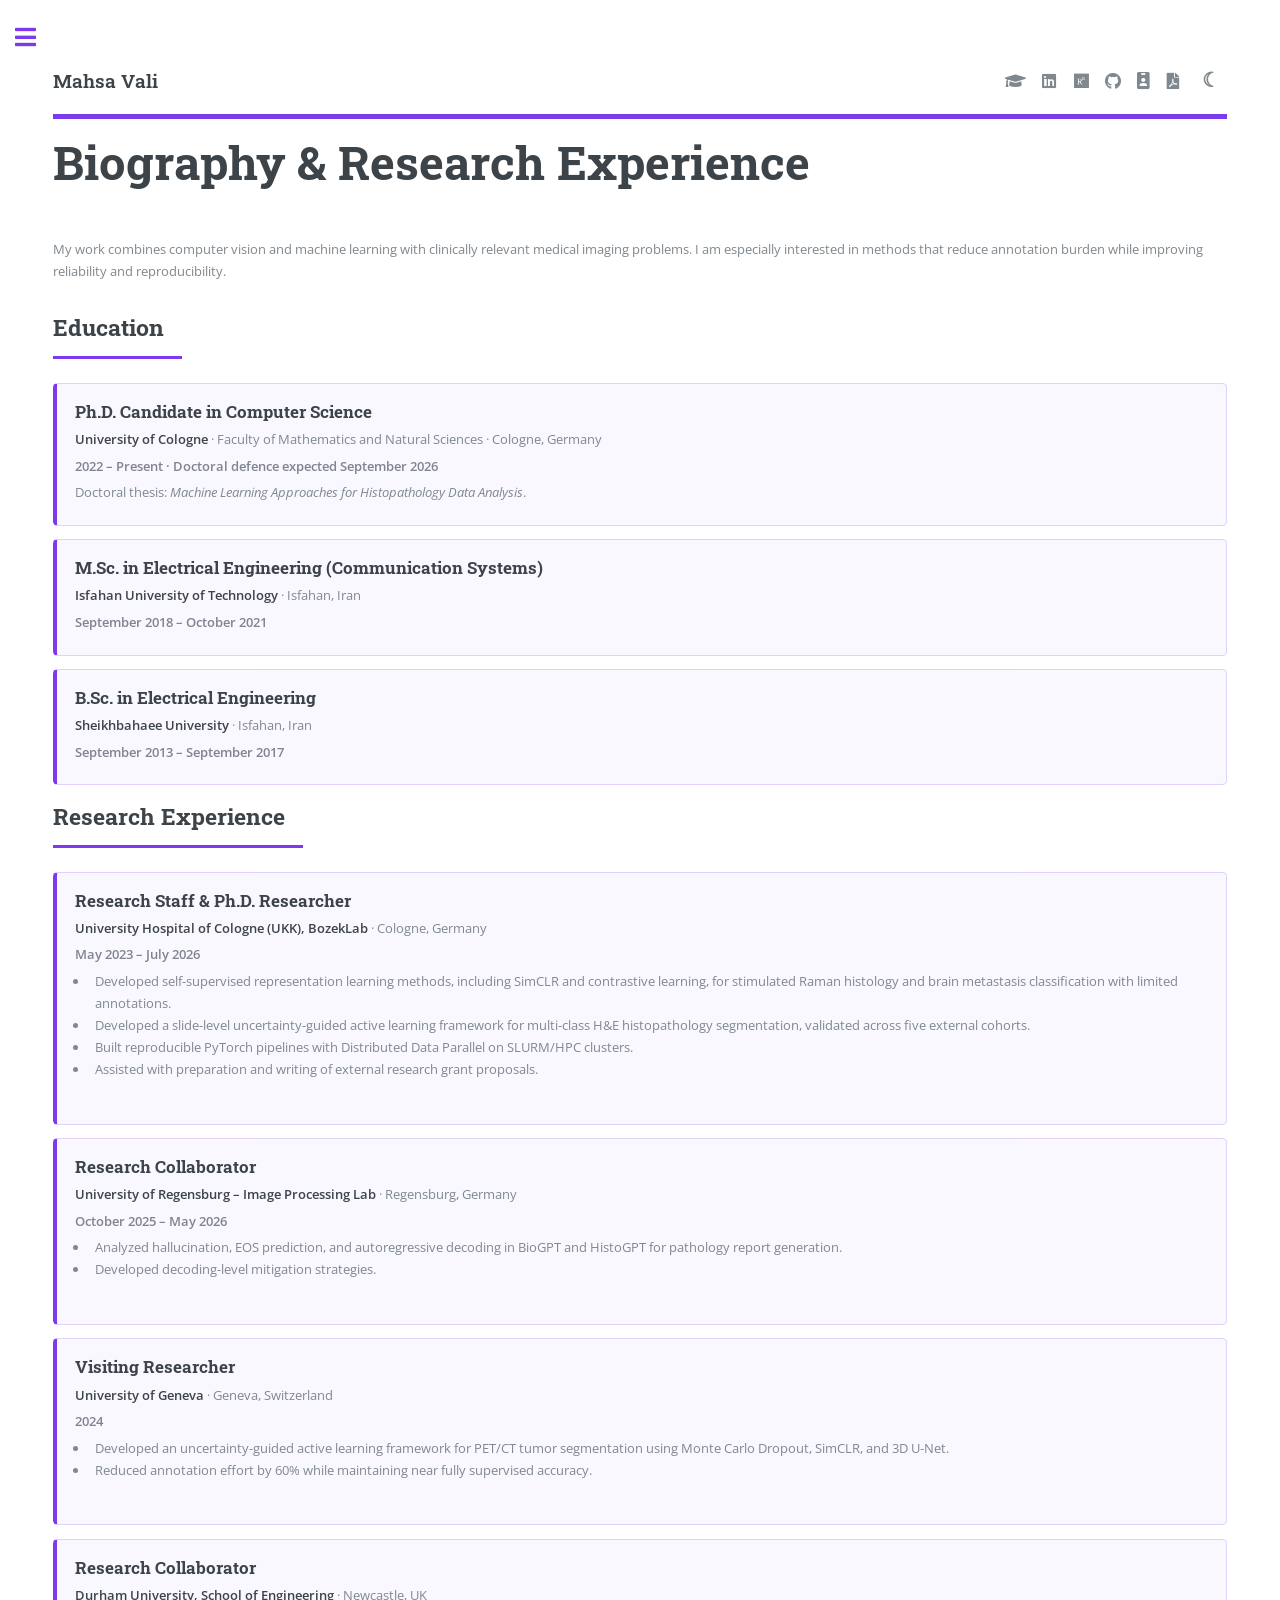
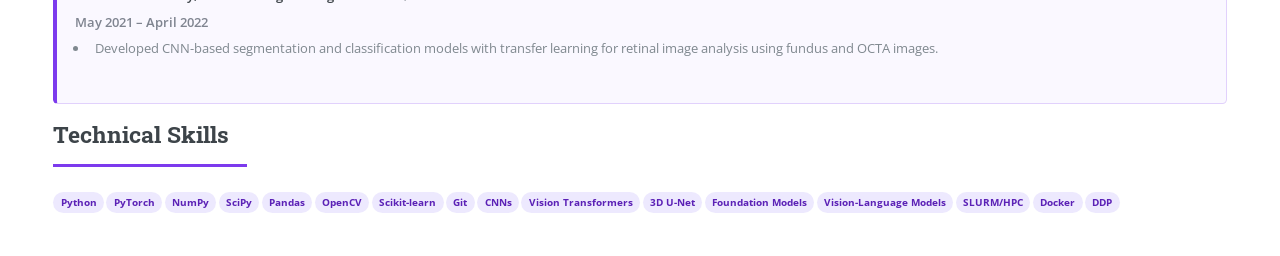
==== biography.html @ 554a62c2 "Add files via upload" ====
<!DOCTYPE HTML>
<!-- Editorial by HTML5 UP | html5up.net | CCA 3.0 license -->
<html><head>
<title>Mahsa Vali - Biography & Experience</title>
<meta charset="utf-8" />
<meta name="viewport" content="width=device-width, initial-scale=1, user-scalable=no" />
<meta name="description" content="Education, research experience, and technical profile of Mahsa Vali." />
<meta name="keywords" content="Mahsa Vali, medical AI, medical image analysis, computational pathology, active learning, self-supervised learning, uncertainty quantification" />
<meta name="author" content="Mahsa Vali" />
<meta property="og:title" content="Mahsa Vali - Biography & Experience" />
<meta property="og:type" content="website" />
<meta property="og:url" content="https://mahsavali.github.io/" />
<meta property="og:description" content="Education, research experience, and technical profile of Mahsa Vali." />
<meta property="og:image" content="https://mahsavali.github.io/images/mahsa-vali.jpg" />
<link rel="icon" type="image/png" sizes="32x32" href="images/favicons/Web/home-32.png" />
<link rel="stylesheet" href="assets/css/main.css" />
</head><body class="is-preload"><div id="wrapper"><div id="main"><div class="inner"><header id="header"><a href="index.html" class="logo"><h3><strong>Mahsa Vali</strong></h3></a>
<ul class="icons">
  <li><a href="https://scholar.google.com/citations?user=18wPZBQAAAAJ&amp;hl=en" target="_blank" rel="noopener" class="icon solid fa-graduation-cap" title="Google Scholar"><span class="label">Google Scholar</span></a></li>
  <li><a href="https://www.linkedin.com/in/mahsa-vali-8351ba172/" target="_blank" rel="noopener" class="icon brands fa-linkedin" title="LinkedIn"><span class="label">LinkedIn</span></a></li>
  <li><a href="https://www.researchgate.net/profile/Mahsa-Vali" target="_blank" rel="noopener" class="icon brands fa-researchgate" title="ResearchGate"><span class="label">ResearchGate</span></a></li>
  <li><a href="https://github.com/mahsavali" target="_blank" rel="noopener" class="icon brands fa-github" title="GitHub"><span class="label">GitHub</span></a></li>
  <li><a href="https://orcid.org/0000-0002-8443-7749" target="_blank" rel="noopener" class="icon solid fa-id-badge" title="ORCID"><span class="label">ORCID</span></a></li>
  <li><a href="files/Mahsa_Vali_CV.pdf" target="_blank" class="icon solid fa-file-pdf" title="CV"><span class="label">CV</span></a></li>
  <li><button id="theme-toggle" class="theme-toggle" aria-label="Switch theme" title="Light/Dark mode">☾</button></li>
</ul></header>
<section><header class="main"><h1>Biography &amp; Research Experience</h1></header>
<p>My work combines computer vision and machine learning with clinically relevant medical imaging problems. I am especially interested in methods that reduce annotation burden while improving reliability and reproducibility.</p>
<header class="major"><h2>Education</h2></header>
<div class="activity"><h3>Ph.D. Candidate in Computer Science</h3><p><strong>University of Cologne</strong> · Faculty of Mathematics and Natural Sciences · Cologne, Germany</p><p class="timeline-date">2022 – Present · Doctoral defence expected September 2026</p><p>Doctoral thesis: <em>Machine Learning Approaches for Histopathology Data Analysis</em>.</p></div>
<div class="activity"><h3>M.Sc. in Electrical Engineering (Communication Systems)</h3><p><strong>Isfahan University of Technology</strong> · Isfahan, Iran</p><p class="timeline-date">September 2018 – October 2021</p></div>
<div class="activity"><h3>B.Sc. in Electrical Engineering</h3><p><strong>Sheikhbahaee University</strong> · Isfahan, Iran</p><p class="timeline-date">September 2013 – September 2017</p></div>
<header class="major"><h2>Research Experience</h2></header>
<div class="activity"><h3>Research Staff &amp; Ph.D. Researcher</h3><p><strong>University Hospital of Cologne (UKK), BozekLab</strong> · Cologne, Germany</p><p class="timeline-date">May 2023 – July 2026</p><ul><li>Developed self-supervised representation learning methods, including SimCLR and contrastive learning, for stimulated Raman histology and brain metastasis classification with limited annotations.</li><li>Developed a slide-level uncertainty-guided active learning framework for multi-class H&amp;E histopathology segmentation, validated across five external cohorts.</li><li>Built reproducible PyTorch pipelines with Distributed Data Parallel on SLURM/HPC clusters.</li><li>Assisted with preparation and writing of external research grant proposals.</li></ul></div>
<div class="activity"><h3>Research Collaborator</h3><p><strong>University of Regensburg – Image Processing Lab</strong> · Regensburg, Germany</p><p class="timeline-date">October 2025 – May 2026</p><ul><li>Analyzed hallucination, EOS prediction, and autoregressive decoding in BioGPT and HistoGPT for pathology report generation.</li><li>Developed decoding-level mitigation strategies.</li></ul></div>
<div class="activity"><h3>Visiting Researcher</h3><p><strong>University of Geneva</strong> · Geneva, Switzerland</p><p class="timeline-date">2024</p><ul><li>Developed an uncertainty-guided active learning framework for PET/CT tumor segmentation using Monte Carlo Dropout, SimCLR, and 3D U-Net.</li><li>Reduced annotation effort by 60% while maintaining near fully supervised accuracy.</li></ul></div>
<div class="activity"><h3>Research Collaborator</h3><p><strong>Durham University, School of Engineering</strong> · Newcastle, UK</p><p class="timeline-date">May 2021 – April 2022</p><ul><li>Developed CNN-based segmentation and classification models with transfer learning for retinal image analysis using fundus and OCTA images.</li></ul></div>
<header class="major"><h2>Technical Skills</h2></header>
<p><span class="badge">Python</span><span class="badge">PyTorch</span><span class="badge">NumPy</span><span class="badge">SciPy</span><span class="badge">Pandas</span><span class="badge">OpenCV</span><span class="badge">Scikit-learn</span><span class="badge">Git</span><span class="badge">CNNs</span><span class="badge">Vision Transformers</span><span class="badge">3D U-Net</span><span class="badge">Foundation Models</span><span class="badge">Vision-Language Models</span><span class="badge">SLURM/HPC</span><span class="badge">Docker</span><span class="badge">DDP</span></p>
</section></div></div>
<div id="sidebar"><div class="inner">

<nav id="menu">
  <header class="major"><h2>Menu</h2></header>
  <ul>
    <li><a href="index.html">Home</a></li>
    <li><a href="biography.html">Biography &amp; Experience</a></li>
    <li><a href="publications.html">Publications</a></li>
    <li><a href="projects.html">Research Projects</a></li>
    <li><a href="teaching.html">Teaching</a></li>
    <li><a href="presentations.html">Talks &amp; Scientific Activities</a></li>
  </ul>
</nav>
<section>
  <header class="major"><h2>Get in touch</h2></header>
  <ul class="contact">
    <li class="icon solid fa-envelope"><a href="mailto:mahsavali14@gmail.com">mahsavali14@gmail.com</a></li>
    <li class="icon solid fa-map-marker-alt">Cologne, Germany</li>
  </ul>
</section>
<footer id="footer"><p class="copyright">&copy; Mahsa Vali. Design based on <a href="https://html5up.net/editorial" target="_blank" rel="noopener">Editorial by HTML5 UP</a>.</p></footer>
</div></div></div>
<script src="assets/js/jquery.min.js"></script>
<script src="assets/js/browser.min.js"></script>
<script src="assets/js/breakpoints.min.js"></script>
<script src="assets/js/util.js"></script>
<script src="assets/js/main.js"></script></body></html>
---- assets/css/main.css ----
@import url(fontawesome-all.min.css);
@import url("https://fonts.googleapis.com/css?family=Open+Sans:400,600,400italic,600italic|Roboto+Slab:400,700");
/*
	Editorial by HTML5 UP
	html5up.net | @ajlkn
	Free for personal and commercial use under the CCA 3.0 license (html5up.net/license)
*/
html, body, div, span, applet, object,
iframe, h1, h2, h3, h4, h5, h6, p, blockquote,
pre, a, abbr, acronym, address, big, cite,
code, del, dfn, em, img, ins, kbd, q, s, samp,
small, strike, strong, sub, sup, tt, var, b,
u, i, center, dl, dt, dd, ol, ul, li, fieldset,
form, label, legend, table, caption, tbody,
tfoot, thead, tr, th, td, article, aside,
canvas, details, embed, figure, figcaption,
footer, header, hgroup, menu, nav, output, ruby,
section, summary, time, mark, audio, video {
  margin: 0;
  padding: 0;
  border: 0;
  font-size: 100%;
  font: inherit;
  vertical-align: baseline; }

article, aside, details, figcaption, figure,
footer, header, hgroup, menu, nav, section {
  display: block; }

body {
  line-height: 1; }

ol, ul {
  list-style: none; }

blockquote, q {
  quotes: none; }
  blockquote:before, blockquote:after, q:before, q:after {
    content: '';
    content: none; }

table {
  border-collapse: collapse;
  border-spacing: 0; }

body {
  -webkit-text-size-adjust: none; }

mark {
  background-color: transparent;
  color: inherit; }

input::-moz-focus-inner {
  border: 0;
  padding: 0; }

input, select, textarea {
  -moz-appearance: none;
  -webkit-appearance: none;
  -ms-appearance: none;
  appearance: none; }

/* Basic */
@-ms-viewport {
  width: device-width; }

body {
  -ms-overflow-style: scrollbar; }

@media screen and (max-width: 480px) {
  html, body {
    min-width: 320px; } }

html {
  box-sizing: border-box; }

*, *:before, *:after {
  box-sizing: inherit; }

body {
  background: #ffffff; }
  body.is-preload *, body.is-preload *:before, body.is-preload *:after, body.is-resizing *, body.is-resizing *:before, body.is-resizing *:after {
    -moz-animation: none !important;
    -webkit-animation: none !important;
    -ms-animation: none !important;
    animation: none !important;
    -moz-transition: none !important;
    -webkit-transition: none !important;
    -ms-transition: none !important;
    transition: none !important; }

/* Type */
body, input, select, textarea {
  color: #7f888f;
  font-family: "Open Sans", sans-serif;
  font-size: 13pt;
  font-weight: 400;
  line-height: 1.65; }
  @media screen and (max-width: 1680px) {
    body, input, select, textarea {
      font-size: 11pt; } }
  @media screen and (max-width: 1280px) {
    body, input, select, textarea {
      font-size: 10pt; } }
  @media screen and (max-width: 360px) {
    body, input, select, textarea {
      font-size: 9pt; } }

a {
  -moz-transition: color 0.2s ease-in-out, border-bottom-color 0.2s ease-in-out;
  -webkit-transition: color 0.2s ease-in-out, border-bottom-color 0.2s ease-in-out;
  -ms-transition: color 0.2s ease-in-out, border-bottom-color 0.2s ease-in-out;
  transition: color 0.2s ease-in-out, border-bottom-color 0.2s ease-in-out;
  border-bottom: dotted 1px;
  color: #f56a6a;
  text-decoration: none; }
  a:hover {
    border-bottom-color: #f56a6a;
    color: #f56a6a !important; }
    a:hover strong {
      color: inherit; }

strong, b {
  color: #3d4449;
  font-weight: 600; }

em, i {
  font-style: italic; }

p {
  margin: 0 0 2em 0; }

h1, h2, h3, h4, h5, h6 {
  color: #3d4449;
  font-family: "Roboto Slab", serif;
  font-weight: 700;
  line-height: 1.5;
  margin: 0 0 1em 0; }
  h1 a, h2 a, h3 a, h4 a, h5 a, h6 a {
    color: inherit;
    text-decoration: none;
    border-bottom: 0; }

h1 {
  font-size: 4em;
  margin: 0 0 0.5em 0;
  line-height: 1.3; }

h2 {
  font-size: 1.75em; }

h3 {
  font-size: 1.25em; }

h4 {
  font-size: 1.1em; }

h5 {
  font-size: 0.9em; }

h6 {
  font-size: 0.7em; }

@media screen and (max-width: 1680px) {
  h1 {
    font-size: 3.5em; } }

@media screen and (max-width: 980px) {
  h1 {
    font-size: 3.25em; } }

@media screen and (max-width: 736px) {
  h1 {
    font-size: 2em;
    line-height: 1.4; }
  h2 {
    font-size: 1.5em; } }

sub {
  font-size: 0.8em;
  position: relative;
  top: 0.5em; }

sup {
  font-size: 0.8em;
  position: relative;
  top: -0.5em; }

blockquote {
  border-left: solid 3px rgba(210, 215, 217, 0.75);
  font-style: italic;
  margin: 0 0 2em 0;
  padding: 0.5em 0 0.5em 2em; }

code {
  background: rgba(230, 235, 237, 0.25);
  border-radius: 0.375em;
  border: solid 1px rgba(210, 215, 217, 0.75);
  font-family: "Courier New", monospace;
  font-size: 0.9em;
  margin: 0 0.25em;
  padding: 0.25em 0.65em; }

pre {
  -webkit-overflow-scrolling: touch;
  font-family: "Courier New", monospace;
  font-size: 0.9em;
  margin: 0 0 2em 0; }
  pre code {
    display: block;
    line-height: 1.75;
    padding: 1em 1.5em;
    overflow-x: auto; }

hr {
  border: 0;
  border-bottom: solid 1px rgba(210, 215, 217, 0.75);
  margin: 2em 0; }
  hr.major {
    margin: 3em 0; }

.align-left {
  text-align: left; }

.align-center {
  text-align: center; }

.align-right {
  text-align: right; }

/* Row */
.row {
  display: flex;
  flex-wrap: wrap;
  box-sizing: border-box;
  align-items: stretch; }
  .row > * {
    box-sizing: border-box; }
  .row.gtr-uniform > * > :last-child {
    margin-bottom: 0; }
  .row.aln-left {
    justify-content: flex-start; }
  .row.aln-center {
    justify-content: center; }
  .row.aln-right {
    justify-content: flex-end; }
  .row.aln-top {
    align-items: flex-start; }
  .row.aln-middle {
    align-items: center; }
  .row.aln-bottom {
    align-items: flex-end; }
  .row > .imp {
    order: -1; }
  .row > .col-1 {
    width: 8.33333%; }
  .row > .off-1 {
    margin-left: 8.33333%; }
  .row > .col-2 {
    width: 16.66667%; }
  .row > .off-2 {
    margin-left: 16.66667%; }
  .row > .col-3 {
    width: 25%; }
  .row > .off-3 {
    margin-left: 25%; }
  .row > .col-4 {
    width: 33.33333%; }
  .row > .off-4 {
    margin-left: 33.33333%; }
  .row > .col-5 {
    width: 41.66667%; }
  .row > .off-5 {
    margin-left: 41.66667%; }
  .row > .col-6 {
    width: 50%; }
  .row > .off-6 {
    margin-left: 50%; }
  .row > .col-7 {
    width: 58.33333%; }
  .row > .off-7 {
    margin-left: 58.33333%; }
  .row > .col-8 {
    width: 66.66667%; }
  .row > .off-8 {
    margin-left: 66.66667%; }
  .row > .col-9 {
    width: 75%; }
  .row > .off-9 {
    margin-left: 75%; }
  .row > .col-10 {
    width: 83.33333%; }
  .row > .off-10 {
    margin-left: 83.33333%; }
  .row > .col-11 {
    width: 91.66667%; }
  .row > .off-11 {
    margin-left: 91.66667%; }
  .row > .col-12 {
    width: 100%; }
  .row > .off-12 {
    margin-left: 100%; }
  .row.gtr-0 {
    margin-top: 0;
    margin-left: 0em; }
    .row.gtr-0 > * {
      padding: 0 0 0 0em; }
    .row.gtr-0.gtr-uniform {
      margin-top: 0em; }
      .row.gtr-0.gtr-uniform > * {
        padding-top: 0em; }
  .row.gtr-25 {
    margin-top: 0;
    margin-left: -0.375em; }
    .row.gtr-25 > * {
      padding: 0 0 0 0.375em; }
    .row.gtr-25.gtr-uniform {
      margin-top: -0.375em; }
      .row.gtr-25.gtr-uniform > * {
        padding-top: 0.375em; }
  .row.gtr-50 {
    margin-top: 0;
    margin-left: -0.75em; }
    .row.gtr-50 > * {
      padding: 0 0 0 0.75em; }
    .row.gtr-50.gtr-uniform {
      margin-top: -0.75em; }
      .row.gtr-50.gtr-uniform > * {
        padding-top: 0.75em; }
  .row {
    margin-top: 0;
    margin-left: -1.5em; }
    .row > * {
      padding: 0 0 0 1.5em; }
    .row.gtr-uniform {
      margin-top: -1.5em; }
      .row.gtr-uniform > * {
        padding-top: 1.5em; }
  .row.gtr-150 {
    margin-top: 0;
    margin-left: -2.25em; }
    .row.gtr-150 > * {
      padding: 0 0 0 2.25em; }
    .row.gtr-150.gtr-uniform {
      margin-top: -2.25em; }
      .row.gtr-150.gtr-uniform > * {
        padding-top: 2.25em; }
  .row.gtr-200 {
    margin-top: 0;
    margin-left: -3em; }
    .row.gtr-200 > * {
      padding: 0 0 0 3em; }
    .row.gtr-200.gtr-uniform {
      margin-top: -3em; }
      .row.gtr-200.gtr-uniform > * {
        padding-top: 3em; }
  @media screen and (max-width: 1680px) {
    .row {
      display: flex;
      flex-wrap: wrap;
      box-sizing: border-box;
      align-items: stretch; }
      .row > * {
        box-sizing: border-box; }
      .row.gtr-uniform > * > :last-child {
        margin-bottom: 0; }
      .row.aln-left {
        justify-content: flex-start; }
      .row.aln-center {
        justify-content: center; }
      .row.aln-right {
        justify-content: flex-end; }
      .row.aln-top {
        align-items: flex-start; }
      .row.aln-middle {
        align-items: center; }
      .row.aln-bottom {
        align-items: flex-end; }
      .row > .imp-xlarge {
        order: -1; }
      .row > .col-1-xlarge {
        width: 8.33333%; }
      .row > .off-1-xlarge {
        margin-left: 8.33333%; }
      .row > .col-2-xlarge {
        width: 16.66667%; }
      .row > .off-2-xlarge {
        margin-left: 16.66667%; }
      .row > .col-3-xlarge {
        width: 25%; }
      .row > .off-3-xlarge {
        margin-left: 25%; }
      .row > .col-4-xlarge {
        width: 33.33333%; }
      .row > .off-4-xlarge {
        margin-left: 33.33333%; }
      .row > .col-5-xlarge {
        width: 41.66667%; }
      .row > .off-5-xlarge {
        margin-left: 41.66667%; }
      .row > .col-6-xlarge {
        width: 50%; }
      .row > .off-6-xlarge {
        margin-left: 50%; }
      .row > .col-7-xlarge {
        width: 58.33333%; }
      .row > .off-7-xlarge {
        margin-left: 58.33333%; }
      .row > .col-8-xlarge {
        width: 66.66667%; }
      .row > .off-8-xlarge {
        margin-left: 66.66667%; }
      .row > .col-9-xlarge {
        width: 75%; }
      .row > .off-9-xlarge {
        margin-left: 75%; }
      .row > .col-10-xlarge {
        width: 83.33333%; }
      .row > .off-10-xlarge {
        margin-left: 83.33333%; }
      .row > .col-11-xlarge {
        width: 91.66667%; }
      .row > .off-11-xlarge {
        margin-left: 91.66667%; }
      .row > .col-12-xlarge {
        width: 100%; }
      .row > .off-12-xlarge {
        margin-left: 100%; }
      .row.gtr-0 {
        margin-top: 0;
        margin-left: 0em; }
        .row.gtr-0 > * {
          padding: 0 0 0 0em; }
        .row.gtr-0.gtr-uniform {
          margin-top: 0em; }
          .row.gtr-0.gtr-uniform > * {
            padding-top: 0em; }
      .row.gtr-25 {
        margin-top: 0;
        margin-left: -0.375em; }
        .row.gtr-25 > * {
          padding: 0 0 0 0.375em; }
        .row.gtr-25.gtr-uniform {
          margin-top: -0.375em; }
          .row.gtr-25.gtr-uniform > * {
            padding-top: 0.375em; }
      .row.gtr-50 {
        margin-top: 0;
        margin-left: -0.75em; }
        .row.gtr-50 > * {
          padding: 0 0 0 0.75em; }
        .row.gtr-50.gtr-uniform {
          margin-top: -0.75em; }
          .row.gtr-50.gtr-uniform > * {
            padding-top: 0.75em; }
      .row {
        margin-top: 0;
        margin-left: -1.5em; }
        .row > * {
          padding: 0 0 0 1.5em; }
        .row.gtr-uniform {
          margin-top: -1.5em; }
          .row.gtr-uniform > * {
            padding-top: 1.5em; }
      .row.gtr-150 {
        margin-top: 0;
        margin-left: -2.25em; }
        .row.gtr-150 > * {
          padding: 0 0 0 2.25em; }
        .row.gtr-150.gtr-uniform {
          margin-top: -2.25em; }
          .row.gtr-150.gtr-uniform > * {
            padding-top: 2.25em; }
      .row.gtr-200 {
        margin-top: 0;
        margin-left: -3em; }
        .row.gtr-200 > * {
          padding: 0 0 0 3em; }
        .row.gtr-200.gtr-uniform {
          margin-top: -3em; }
          .row.gtr-200.gtr-uniform > * {
            padding-top: 3em; } }
  @media screen and (max-width: 1280px) {
    .row {
      display: flex;
      flex-wrap: wrap;
      box-sizing: border-box;
      align-items: stretch; }
      .row > * {
        box-sizing: border-box; }
      .row.gtr-uniform > * > :last-child {
        margin-bottom: 0; }
      .row.aln-left {
        justify-content: flex-start; }
      .row.aln-center {
        justify-content: center; }
      .row.aln-right {
        justify-content: flex-end; }
      .row.aln-top {
        align-items: flex-start; }
      .row.aln-middle {
        align-items: center; }
      .row.aln-bottom {
        align-items: flex-end; }
      .row > .imp-large {
        order: -1; }
      .row > .col-1-large {
        width: 8.33333%; }
      .row > .off-1-large {
        margin-left: 8.33333%; }
      .row > .col-2-large {
        width: 16.66667%; }
      .row > .off-2-large {
        margin-left: 16.66667%; }
      .row > .col-3-large {
        width: 25%; }
      .row > .off-3-large {
        margin-left: 25%; }
      .row > .col-4-large {
        width: 33.33333%; }
      .row > .off-4-large {
        margin-left: 33.33333%; }
      .row > .col-5-large {
        width: 41.66667%; }
      .row > .off-5-large {
        margin-left: 41.66667%; }
      .row > .col-6-large {
        width: 50%; }
      .row > .off-6-large {
        margin-left: 50%; }
      .row > .col-7-large {
        width: 58.33333%; }
      .row > .off-7-large {
        margin-left: 58.33333%; }
      .row > .col-8-large {
        width: 66.66667%; }
      .row > .off-8-large {
        margin-left: 66.66667%; }
      .row > .col-9-large {
        width: 75%; }
      .row > .off-9-large {
        margin-left: 75%; }
      .row > .col-10-large {
        width: 83.33333%; }
      .row > .off-10-large {
        margin-left: 83.33333%; }
      .row > .col-11-large {
        width: 91.66667%; }
      .row > .off-11-large {
        margin-left: 91.66667%; }
      .row > .col-12-large {
        width: 100%; }
      .row > .off-12-large {
        margin-left: 100%; }
      .row.gtr-0 {
        margin-top: 0;
        margin-left: 0em; }
        .row.gtr-0 > * {
          padding: 0 0 0 0em; }
        .row.gtr-0.gtr-uniform {
          margin-top: 0em; }
          .row.gtr-0.gtr-uniform > * {
            padding-top: 0em; }
      .row.gtr-25 {
        margin-top: 0;
        margin-left: -0.375em; }
        .row.gtr-25 > * {
          padding: 0 0 0 0.375em; }
        .row.gtr-25.gtr-uniform {
          margin-top: -0.375em; }
          .row.gtr-25.gtr-uniform > * {
            padding-top: 0.375em; }
      .row.gtr-50 {
        margin-top: 0;
        margin-left: -0.75em; }
        .row.gtr-50 > * {
          padding: 0 0 0 0.75em; }
        .row.gtr-50.gtr-uniform {
          margin-top: -0.75em; }
          .row.gtr-50.gtr-uniform > * {
            padding-top: 0.75em; }
      .row {
        margin-top: 0;
        margin-left: -1.5em; }
        .row > * {
          padding: 0 0 0 1.5em; }
        .row.gtr-uniform {
          margin-top: -1.5em; }
          .row.gtr-uniform > * {
            padding-top: 1.5em; }
      .row.gtr-150 {
        margin-top: 0;
        margin-left: -2.25em; }
        .row.gtr-150 > * {
          padding: 0 0 0 2.25em; }
        .row.gtr-150.gtr-uniform {
          margin-top: -2.25em; }
          .row.gtr-150.gtr-uniform > * {
            padding-top: 2.25em; }
      .row.gtr-200 {
        margin-top: 0;
        margin-left: -3em; }
        .row.gtr-200 > * {
          padding: 0 0 0 3em; }
        .row.gtr-200.gtr-uniform {
          margin-top: -3em; }
          .row.gtr-200.gtr-uniform > * {
            padding-top: 3em; } }
  @media screen and (max-width: 980px) {
    .row {
      display: flex;
      flex-wrap: wrap;
      box-sizing: border-box;
      align-items: stretch; }
      .row > * {
        box-sizing: border-box; }
      .row.gtr-uniform > * > :last-child {
        margin-bottom: 0; }
      .row.aln-left {
        justify-content: flex-start; }
      .row.aln-center {
        justify-content: center; }
      .row.aln-right {
        justify-content: flex-end; }
      .row.aln-top {
        align-items: flex-start; }
      .row.aln-middle {
        align-items: center; }
      .row.aln-bottom {
        align-items: flex-end; }
      .row > .imp-medium {
        order: -1; }
      .row > .col-1-medium {
        width: 8.33333%; }
      .row > .off-1-medium {
        margin-left: 8.33333%; }
      .row > .col-2-medium {
        width: 16.66667%; }
      .row > .off-2-medium {
        margin-left: 16.66667%; }
      .row > .col-3-medium {
        width: 25%; }
      .row > .off-3-medium {
        margin-left: 25%; }
      .row > .col-4-medium {
        width: 33.33333%; }
      .row > .off-4-medium {
        margin-left: 33.33333%; }
      .row > .col-5-medium {
        width: 41.66667%; }
      .row > .off-5-medium {
        margin-left: 41.66667%; }
      .row > .col-6-medium {
        width: 50%; }
      .row > .off-6-medium {
        margin-left: 50%; }
      .row > .col-7-medium {
        width: 58.33333%; }
      .row > .off-7-medium {
        margin-left: 58.33333%; }
      .row > .col-8-medium {
        width: 66.66667%; }
      .row > .off-8-medium {
        margin-left: 66.66667%; }
      .row > .col-9-medium {
        width: 75%; }
      .row > .off-9-medium {
        margin-left: 75%; }
      .row > .col-10-medium {
        width: 83.33333%; }
      .row > .off-10-medium {
        margin-left: 83.33333%; }
      .row > .col-11-medium {
        width: 91.66667%; }
      .row > .off-11-medium {
        margin-left: 91.66667%; }
      .row > .col-12-medium {
        width: 100%; }
      .row > .off-12-medium {
        margin-left: 100%; }
      .row.gtr-0 {
        margin-top: 0;
        margin-left: 0em; }
        .row.gtr-0 > * {
          padding: 0 0 0 0em; }
        .row.gtr-0.gtr-uniform {
          margin-top: 0em; }
          .row.gtr-0.gtr-uniform > * {
            padding-top: 0em; }
      .row.gtr-25 {
        margin-top: 0;
        margin-left: -0.375em; }
        .row.gtr-25 > * {
          padding: 0 0 0 0.375em; }
        .row.gtr-25.gtr-uniform {
          margin-top: -0.375em; }
          .row.gtr-25.gtr-uniform > * {
            padding-top: 0.375em; }
      .row.gtr-50 {
        margin-top: 0;
        margin-left: -0.75em; }
        .row.gtr-50 > * {
          padding: 0 0 0 0.75em; }
        .row.gtr-50.gtr-uniform {
          margin-top: -0.75em; }
          .row.gtr-50.gtr-uniform > * {
            padding-top: 0.75em; }
      .row {
        margin-top: 0;
        margin-left: -1.5em; }
        .row > * {
          padding: 0 0 0 1.5em; }
        .row.gtr-uniform {
          margin-top: -1.5em; }
          .row.gtr-uniform > * {
            padding-top: 1.5em; }
      .row.gtr-150 {
        margin-top: 0;
        margin-left: -2.25em; }
        .row.gtr-150 > * {
          padding: 0 0 0 2.25em; }
        .row.gtr-150.gtr-uniform {
          margin-top: -2.25em; }
          .row.gtr-150.gtr-uniform > * {
            padding-top: 2.25em; }
      .row.gtr-200 {
        margin-top: 0;
        margin-left: -3em; }
        .row.gtr-200 > * {
          padding: 0 0 0 3em; }
        .row.gtr-200.gtr-uniform {
          margin-top: -3em; }
          .row.gtr-200.gtr-uniform > * {
            padding-top: 3em; } }
  @media screen and (max-width: 736px) {
    .row {
      display: flex;
      flex-wrap: wrap;
      box-sizing: border-box;
      align-items: stretch; }
      .row > * {
        box-sizing: border-box; }
      .row.gtr-uniform > * > :last-child {
        margin-bottom: 0; }
      .row.aln-left {
        justify-content: flex-start; }
      .row.aln-center {
        justify-content: center; }
      .row.aln-right {
        justify-content: flex-end; }
      .row.aln-top {
        align-items: flex-start; }
      .row.aln-middle {
        align-items: center; }
      .row.aln-bottom {
        align-items: flex-end; }
      .row > .imp-small {
        order: -1; }
      .row > .col-1-small {
        width: 8.33333%; }
      .row > .off-1-small {
        margin-left: 8.33333%; }
      .row > .col-2-small {
        width: 16.66667%; }
      .row > .off-2-small {
        margin-left: 16.66667%; }
      .row > .col-3-small {
        width: 25%; }
      .row > .off-3-small {
        margin-left: 25%; }
      .row > .col-4-small {
        width: 33.33333%; }
      .row > .off-4-small {
        margin-left: 33.33333%; }
      .row > .col-5-small {
        width: 41.66667%; }
      .row > .off-5-small {
        margin-left: 41.66667%; }
      .row > .col-6-small {
        width: 50%; }
      .row > .off-6-small {
        margin-left: 50%; }
      .row > .col-7-small {
        width: 58.33333%; }
      .row > .off-7-small {
        margin-left: 58.33333%; }
      .row > .col-8-small {
        width: 66.66667%; }
      .row > .off-8-small {
        margin-left: 66.66667%; }
      .row > .col-9-small {
        width: 75%; }
      .row > .off-9-small {
        margin-left: 75%; }
      .row > .col-10-small {
        width: 83.33333%; }
      .row > .off-10-small {
        margin-left: 83.33333%; }
      .row > .col-11-small {
        width: 91.66667%; }
      .row > .off-11-small {
        margin-left: 91.66667%; }
      .row > .col-12-small {
        width: 100%; }
      .row > .off-12-small {
        margin-left: 100%; }
      .row.gtr-0 {
        margin-top: 0;
        margin-left: 0em; }
        .row.gtr-0 > * {
          padding: 0 0 0 0em; }
        .row.gtr-0.gtr-uniform {
          margin-top: 0em; }
          .row.gtr-0.gtr-uniform > * {
            padding-top: 0em; }
      .row.gtr-25 {
        margin-top: 0;
        margin-left: -0.375em; }
        .row.gtr-25 > * {
          padding: 0 0 0 0.375em; }
        .row.gtr-25.gtr-uniform {
          margin-top: -0.375em; }
          .row.gtr-25.gtr-uniform > * {
            padding-top: 0.375em; }
      .row.gtr-50 {
        margin-top: 0;
        margin-left: -0.75em; }
        .row.gtr-50 > * {
          padding: 0 0 0 0.75em; }
        .row.gtr-50.gtr-uniform {
          margin-top: -0.75em; }
          .row.gtr-50.gtr-uniform > * {
            padding-top: 0.75em; }
      .row {
        margin-top: 0;
        margin-left: -1.5em; }
        .row > * {
          padding: 0 0 0 1.5em; }
        .row.gtr-uniform {
          margin-top: -1.5em; }
          .row.gtr-uniform > * {
            padding-top: 1.5em; }
      .row.gtr-150 {
        margin-top: 0;
        margin-left: -2.25em; }
        .row.gtr-150 > * {
          padding: 0 0 0 2.25em; }
        .row.gtr-150.gtr-uniform {
          margin-top: -2.25em; }
          .row.gtr-150.gtr-uniform > * {
            padding-top: 2.25em; }
      .row.gtr-200 {
        margin-top: 0;
        margin-left: -3em; }
        .row.gtr-200 > * {
          padding: 0 0 0 3em; }
        .row.gtr-200.gtr-uniform {
          margin-top: -3em; }
          .row.gtr-200.gtr-uniform > * {
            padding-top: 3em; } }
  @media screen and (max-width: 480px) {
    .row {
      display: flex;
      flex-wrap: wrap;
      box-sizing: border-box;
      align-items: stretch; }
      .row > * {
        box-sizing: border-box; }
      .row.gtr-uniform > * > :last-child {
        margin-bottom: 0; }
      .row.aln-left {
        justify-content: flex-start; }
      .row.aln-center {
        justify-content: center; }
      .row.aln-right {
        justify-content: flex-end; }
      .row.aln-top {
        align-items: flex-start; }
      .row.aln-middle {
        align-items: center; }
      .row.aln-bottom {
        align-items: flex-end; }
      .row > .imp-xsmall {
        order: -1; }
      .row > .col-1-xsmall {
        width: 8.33333%; }
      .row > .off-1-xsmall {
        margin-left: 8.33333%; }
      .row > .col-2-xsmall {
        width: 16.66667%; }
      .row > .off-2-xsmall {
        margin-left: 16.66667%; }
      .row > .col-3-xsmall {
        width: 25%; }
      .row > .off-3-xsmall {
        margin-left: 25%; }
      .row > .col-4-xsmall {
        width: 33.33333%; }
      .row > .off-4-xsmall {
        margin-left: 33.33333%; }
      .row > .col-5-xsmall {
        width: 41.66667%; }
      .row > .off-5-xsmall {
        margin-left: 41.66667%; }
      .row > .col-6-xsmall {
        width: 50%; }
      .row > .off-6-xsmall {
        margin-left: 50%; }
      .row > .col-7-xsmall {
        width: 58.33333%; }
      .row > .off-7-xsmall {
        margin-left: 58.33333%; }
      .row > .col-8-xsmall {
        width: 66.66667%; }
      .row > .off-8-xsmall {
        margin-left: 66.66667%; }
      .row > .col-9-xsmall {
        width: 75%; }
      .row > .off-9-xsmall {
        margin-left: 75%; }
      .row > .col-10-xsmall {
        width: 83.33333%; }
      .row > .off-10-xsmall {
        margin-left: 83.33333%; }
      .row > .col-11-xsmall {
        width: 91.66667%; }
      .row > .off-11-xsmall {
        margin-left: 91.66667%; }
      .row > .col-12-xsmall {
        width: 100%; }
      .row > .off-12-xsmall {
        margin-left: 100%; }
      .row.gtr-0 {
        margin-top: 0;
        margin-left: 0em; }
        .row.gtr-0 > * {
          padding: 0 0 0 0em; }
        .row.gtr-0.gtr-uniform {
          margin-top: 0em; }
          .row.gtr-0.gtr-uniform > * {
            padding-top: 0em; }
      .row.gtr-25 {
        margin-top: 0;
        margin-left: -0.375em; }
        .row.gtr-25 > * {
          padding: 0 0 0 0.375em; }
        .row.gtr-25.gtr-uniform {
          margin-top: -0.375em; }
          .row.gtr-25.gtr-uniform > * {
            padding-top: 0.375em; }
      .row.gtr-50 {
        margin-top: 0;
        margin-left: -0.75em; }
        .row.gtr-50 > * {
          padding: 0 0 0 0.75em; }
        .row.gtr-50.gtr-uniform {
          margin-top: -0.75em; }
          .row.gtr-50.gtr-uniform > * {
            padding-top: 0.75em; }
      .row {
        margin-top: 0;
        margin-left: -1.5em; }
        .row > * {
          padding: 0 0 0 1.5em; }
        .row.gtr-uniform {
          margin-top: -1.5em; }
          .row.gtr-uniform > * {
            padding-top: 1.5em; }
      .row.gtr-150 {
        margin-top: 0;
        margin-left: -2.25em; }
        .row.gtr-150 > * {
          padding: 0 0 0 2.25em; }
        .row.gtr-150.gtr-uniform {
          margin-top: -2.25em; }
          .row.gtr-150.gtr-uniform > * {
            padding-top: 2.25em; }
      .row.gtr-200 {
        margin-top: 0;
        margin-left: -3em; }
        .row.gtr-200 > * {
          padding: 0 0 0 3em; }
        .row.gtr-200.gtr-uniform {
          margin-top: -3em; }
          .row.gtr-200.gtr-uniform > * {
            padding-top: 3em; } }

/* Section/Article */
section.special, article.special {
  text-align: center; }

header p {
  font-family: "Roboto Slab", serif;
  font-size: 1em;
  font-weight: 400;
  letter-spacing: 0.075em;
  margin-top: -0.5em;
  text-transform: uppercase; }

header.major > :last-child {
  border-bottom: solid 3px #f56a6a;
  display: inline-block;
  margin: 0 0 1em 0;
  padding: 0 0.75em 0.5em 0; }

header.main > :last-child {
  margin: 0 0 1em 0; }

/* Form */
form {
  margin: 0 0 2em 0; }

label {
  color: #3d4449;
  display: block;
  font-size: 0.9em;
  font-weight: 600;
  margin: 0 0 1em 0; }

input[type="text"],
input[type="password"],
input[type="email"],
input[type="tel"],
input[type="search"],
input[type="url"],
select,
textarea {
  -moz-appearance: none;
  -webkit-appearance: none;
  -ms-appearance: none;
  appearance: none;
  background: #ffffff;
  border-radius: 0.375em;
  border: none;
  border: solid 1px rgba(210, 215, 217, 0.75);
  color: inherit;
  display: block;
  outline: 0;
  padding: 0 1em;
  text-decoration: none;
  width: 100%; }
  input[type="text"]:invalid,
  input[type="password"]:invalid,
  input[type="email"]:invalid,
  input[type="tel"]:invalid,
  input[type="search"]:invalid,
  input[type="url"]:invalid,
  select:invalid,
  textarea:invalid {
    box-shadow: none; }
  input[type="text"]:focus,
  input[type="password"]:focus,
  input[type="email"]:focus,
  input[type="tel"]:focus,
  input[type="search"]:focus,
  input[type="url"]:focus,
  select:focus,
  textarea:focus {
    border-color: #f56a6a;
    box-shadow: 0 0 0 1px #f56a6a; }

select {
  background-image: url("data:image/svg+xml;charset=utf8,%3Csvg xmlns='http://www.w3.org/2000/svg' width='40' height='40' preserveAspectRatio='none' viewBox='0 0 40 40'%3E%3Cpath d='M9.4,12.3l10.4,10.4l10.4-10.4c0.2-0.2,0.5-0.4,0.9-0.4c0.3,0,0.6,0.1,0.9,0.4l3.3,3.3c0.2,0.2,0.4,0.5,0.4,0.9 c0,0.4-0.1,0.6-0.4,0.9L20.7,31.9c-0.2,0.2-0.5,0.4-0.9,0.4c-0.3,0-0.6-0.1-0.9-0.4L4.3,17.3c-0.2-0.2-0.4-0.5-0.4-0.9 c0-0.4,0.1-0.6,0.4-0.9l3.3-3.3c0.2-0.2,0.5-0.4,0.9-0.4S9.1,12.1,9.4,12.3z' fill='rgba(210, 215, 217, 0.75)' /%3E%3C/svg%3E");
  background-size: 1.25em;
  background-repeat: no-repeat;
  background-position: calc(100% - 1em) center;
  height: 2.75em;
  padding-right: 2.75em;
  text-overflow: ellipsis; }
  select option {
    color: #3d4449;
    background: #ffffff; }
  select:focus::-ms-value {
    background-color: transparent; }
  select::-ms-expand {
    display: none; }

input[type="text"],
input[type="password"],
input[type="email"],
input[type="tel"],
input[type="search"],
input[type="url"],
select {
  height: 2.75em; }

textarea {
  padding: 0.75em 1em; }

input[type="checkbox"],
input[type="radio"] {
  -moz-appearance: none;
  -webkit-appearance: none;
  -ms-appearance: none;
  appearance: none;
  display: block;
  float: left;
  margin-right: -2em;
  opacity: 0;
  width: 1em;
  z-index: -1; }
  input[type="checkbox"] + label,
  input[type="radio"] + label {
    text-decoration: none;
    color: #7f888f;
    cursor: pointer;
    display: inline-block;
    font-size: 1em;
    font-weight: 400;
    padding-left: 2.4em;
    padding-right: 0.75em;
    position: relative; }
    input[type="checkbox"] + label:before,
    input[type="radio"] + label:before {
      -moz-osx-font-smoothing: grayscale;
      -webkit-font-smoothing: antialiased;
      display: inline-block;
      font-style: normal;
      font-variant: normal;
      text-rendering: auto;
      line-height: 1;
      text-transform: none !important;
      font-family: 'Font Awesome 5 Free';
      font-weight: 900; }
    input[type="checkbox"] + label:before,
    input[type="radio"] + label:before {
      background: #ffffff;
      border-radius: 0.375em;
      border: solid 1px rgba(210, 215, 217, 0.75);
      content: '';
      display: inline-block;
      font-size: 0.8em;
      height: 2.0625em;
      left: 0;
      line-height: 2.0625em;
      position: absolute;
      text-align: center;
      top: 0;
      width: 2.0625em; }
  input[type="checkbox"]:checked + label:before,
  input[type="radio"]:checked + label:before {
    background: #3d4449;
    border-color: #3d4449;
    color: #ffffff;
    content: '\f00c'; }
  input[type="checkbox"]:focus + label:before,
  input[type="radio"]:focus + label:before {
    border-color: #f56a6a;
    box-shadow: 0 0 0 1px #f56a6a; }

input[type="checkbox"] + label:before {
  border-radius: 0.375em; }

input[type="radio"] + label:before {
  border-radius: 100%; }

::-webkit-input-placeholder {
  color: #9fa3a6 !important;
  opacity: 1.0; }

:-moz-placeholder {
  color: #9fa3a6 !important;
  opacity: 1.0; }

::-moz-placeholder {
  color: #9fa3a6 !important;
  opacity: 1.0; }

:-ms-input-placeholder {
  color: #9fa3a6 !important;
  opacity: 1.0; }

/* Box */
.box {
  border-radius: 0.375em;
  border: solid 1px rgba(210, 215, 217, 0.75);
  margin-bottom: 2em;
  padding: 1.5em; }
  .box > :last-child,
  .box > :last-child > :last-child,
  .box > :last-child > :last-child > :last-child {
    margin-bottom: 0; }
  .box.alt {
    border: 0;
    border-radius: 0;
    padding: 0; }

/* Icon */
.icon {
  text-decoration: none;
  border-bottom: none;
  position: relative; }
  .icon:before {
    -moz-osx-font-smoothing: grayscale;
    -webkit-font-smoothing: antialiased;
    display: inline-block;
    font-style: normal;
    font-variant: normal;
    text-rendering: auto;
    line-height: 1;
    text-transform: none !important;
    font-family: 'Font Awesome 5 Free';
    font-weight: 400; }
  .icon > .label {
    display: none; }
  .icon:before {
    line-height: inherit; }
  .icon.solid:before {
    font-weight: 900; }
  .icon.brands:before {
    font-family: 'Font Awesome 5 Brands'; }

/* Image */
.image {
  border-radius: 0.375em;
  border: 0;
  display: inline-block;
  position: relative; }
  .image img {
    border-radius: 0.375em;
    display: block; }
  .image.left, .image.right {
    max-width: 40%; }
    .image.left img, .image.right img {
      width: 100%; }
  .image.left {
    float: left;
    padding: 0 1.5em 1em 0;
    top: 0.25em; }
  .image.right {
    float: right;
    padding: 0 0 1em 1.5em;
    top: 0.25em; }
  .image.fit {
    display: block;
    margin: 0 0 2em 0;
    width: 100%; }
    .image.fit img {
      width: 100%; }
  .image.main {
    display: block;
    margin: 0 0 3em 0;
    width: 100%; }
    .image.main img {
      width: 100%; }

a.image {
  overflow: hidden; }
  a.image img {
    -moz-transition: -moz-transform 0.2s ease;
    -webkit-transition: -webkit-transform 0.2s ease;
    -ms-transition: -ms-transform 0.2s ease;
    transition: transform 0.2s ease; }
  a.image:hover img {
    -moz-transform: scale(1.075);
    -webkit-transform: scale(1.075);
    -ms-transform: scale(1.075);
    transform: scale(1.075); }

/* List */
ol {
  list-style: decimal;
  margin: 0 0 2em 0;
  padding-left: 1.25em; }
  ol li {
    padding-left: 0.25em; }

ul {
  list-style: disc;
  margin: 0 0 2em 0;
  padding-left: 1em; }
  ul li {
    padding-left: 0.5em; }
  ul.alt {
    list-style: none;
    padding-left: 0; }
    ul.alt li {
      border-top: solid 1px rgba(210, 215, 217, 0.75);
      padding: 0.5em 0; }
      ul.alt li:first-child {
        border-top: 0;
        padding-top: 0; }

dl {
  margin: 0 0 2em 0; }
  dl dt {
    display: block;
    font-weight: 600;
    margin: 0 0 1em 0; }
  dl dd {
    margin-left: 2em; }

/* Actions */
ul.actions {
  display: -moz-flex;
  display: -webkit-flex;
  display: -ms-flex;
  display: flex;
  cursor: default;
  list-style: none;
  margin-left: -1em;
  padding-left: 0; }
  ul.actions li {
    padding: 0 0 0 1em;
    vertical-align: middle; }
  ul.actions.special {
    -moz-justify-content: center;
    -webkit-justify-content: center;
    -ms-justify-content: center;
    justify-content: center;
    width: 100%;
    margin-left: 0; }
    ul.actions.special li:first-child {
      padding-left: 0; }
  ul.actions.stacked {
    -moz-flex-direction: column;
    -webkit-flex-direction: column;
    -ms-flex-direction: column;
    flex-direction: column;
    margin-left: 0; }
    ul.actions.stacked li {
      padding: 1.3em 0 0 0; }
      ul.actions.stacked li:first-child {
        padding-top: 0; }
  ul.actions.fit {
    width: calc(100% + 1em); }
    ul.actions.fit li {
      -moz-flex-grow: 1;
      -webkit-flex-grow: 1;
      -ms-flex-grow: 1;
      flex-grow: 1;
      -moz-flex-shrink: 1;
      -webkit-flex-shrink: 1;
      -ms-flex-shrink: 1;
      flex-shrink: 1;
      width: 100%; }
      ul.actions.fit li > * {
        width: 100%; }
    ul.actions.fit.stacked {
      width: 100%; }

/* Icons */
ul.icons {
  cursor: default;
  list-style: none;
  padding-left: 0; }
  ul.icons li {
    display: inline-block;
    padding: 0 1em 0 0; }
    ul.icons li:last-child {
      padding-right: 0; }
    ul.icons li .icon {
      color: inherit; }
      ul.icons li .icon:before {
        font-size: 1.25em; }

/* Contact */
ul.contact {
  list-style: none;
  padding: 0; }
  ul.contact li {
    text-decoration: none;
    border-top: solid 1px rgba(210, 215, 217, 0.75);
    margin: 1.5em 0 0 0;
    padding: 1.5em 0 0 3em;
    position: relative; }
    ul.contact li:before {
      -moz-osx-font-smoothing: grayscale;
      -webkit-font-smoothing: antialiased;
      display: inline-block;
      font-style: normal;
      font-variant: normal;
      text-rendering: auto;
      line-height: 1;
      text-transform: none !important;
      font-family: 'Font Awesome 5 Free';
      font-weight: 400; }
    ul.contact li:before {
      color: #f56a6a;
      display: inline-block;
      font-size: 1.5em;
      height: 1.125em;
      left: 0;
      line-height: 1.125em;
      position: absolute;
      text-align: center;
      top: 1em;
      width: 1.5em; }
    ul.contact li:first-child {
      border-top: 0;
      margin-top: 0;
      padding-top: 0; }
      ul.contact li:first-child:before {
        top: 0; }
    ul.contact li a {
      color: inherit; }

/* Pagination */
ul.pagination {
  cursor: default;
  list-style: none;
  padding-left: 0; }
  ul.pagination li {
    display: inline-block;
    padding-left: 0;
    vertical-align: middle; }
    ul.pagination li > .page {
      -moz-transition: background-color 0.2s ease-in-out, color 0.2s ease-in-out;
      -webkit-transition: background-color 0.2s ease-in-out, color 0.2s ease-in-out;
      -ms-transition: background-color 0.2s ease-in-out, color 0.2s ease-in-out;
      transition: background-color 0.2s ease-in-out, color 0.2s ease-in-out;
      border-bottom: 0;
      border-radius: 0.375em;
      display: inline-block;
      font-size: 0.8em;
      font-weight: 600;
      height: 2em;
      line-height: 2em;
      margin: 0 0.125em;
      min-width: 2em;
      padding: 0 0.5em;
      text-align: center; }
      ul.pagination li > .page.active {
        background-color: #f56a6a;
        color: #ffffff !important; }
        ul.pagination li > .page.active:hover {
          background-color: #f67878; }
        ul.pagination li > .page.active:active {
          background-color: #f45c5c; }
    ul.pagination li:first-child {
      padding-right: 0.75em; }
    ul.pagination li:last-child {
      padding-left: 0.75em; }
  @media screen and (max-width: 480px) {
    ul.pagination li:nth-child(n+2):nth-last-child(n+2) {
      display: none; }
    ul.pagination li:first-child {
      padding-right: 0; } }

/* Table */
.table-wrapper {
  -webkit-overflow-scrolling: touch;
  overflow-x: auto; }

table {
  margin: 0 0 2em 0;
  width: 100%; }
  table tbody tr {
    border: solid 1px rgba(210, 215, 217, 0.75);
    border-left: 0;
    border-right: 0; }
    table tbody tr:nth-child(2n + 1) {
      background-color: rgba(230, 235, 237, 0.25); }
  table td {
    padding: 0.75em 0.75em; }
  table th {
    color: #3d4449;
    font-size: 0.9em;
    font-weight: 600;
    padding: 0 0.75em 0.75em 0.75em;
    text-align: left; }
  table thead {
    border-bottom: solid 2px rgba(210, 215, 217, 0.75); }
  table tfoot {
    border-top: solid 2px rgba(210, 215, 217, 0.75); }
  table.alt {
    border-collapse: separate; }
    table.alt tbody tr td {
      border: solid 1px rgba(210, 215, 217, 0.75);
      border-left-width: 0;
      border-top-width: 0; }
      table.alt tbody tr td:first-child {
        border-left-width: 1px; }
    table.alt tbody tr:first-child td {
      border-top-width: 1px; }
    table.alt thead {
      border-bottom: 0; }
    table.alt tfoot {
      border-top: 0; }

/* Button */
input[type="submit"],
input[type="reset"],
input[type="button"],
button,
.button {
  -moz-appearance: none;
  -webkit-appearance: none;
  -ms-appearance: none;
  appearance: none;
  -moz-transition: background-color 0.2s ease-in-out, color 0.2s ease-in-out;
  -webkit-transition: background-color 0.2s ease-in-out, color 0.2s ease-in-out;
  -ms-transition: background-color 0.2s ease-in-out, color 0.2s ease-in-out;
  transition: background-color 0.2s ease-in-out, color 0.2s ease-in-out;
  background-color: transparent;
  border-radius: 0.375em;
  border: 0;
  box-shadow: inset 0 0 0 2px #f56a6a;
  color: #f56a6a !important;
  cursor: pointer;
  display: inline-block;
  font-family: "Roboto Slab", serif;
  font-size: 0.8em;
  font-weight: 700;
  height: 3.5em;
  letter-spacing: 0.075em;
  line-height: 3.5em;
  padding: 0 2.25em;
  text-align: center;
  text-decoration: none;
  text-transform: uppercase;
  white-space: nowrap; }
  input[type="submit"]:hover,
  input[type="reset"]:hover,
  input[type="button"]:hover,
  button:hover,
  .button:hover {
    background-color: rgba(245, 106, 106, 0.05); }
  input[type="submit"]:active,
  input[type="reset"]:active,
  input[type="button"]:active,
  button:active,
  .button:active {
    background-color: rgba(245, 106, 106, 0.15); }
  input[type="submit"].icon:before,
  input[type="reset"].icon:before,
  input[type="button"].icon:before,
  button.icon:before,
  .button.icon:before {
    margin-right: 0.5em; }
  input[type="submit"].fit,
  input[type="reset"].fit,
  input[type="button"].fit,
  button.fit,
  .button.fit {
    width: 100%; }
  input[type="submit"].small,
  input[type="reset"].small,
  input[type="button"].small,
  button.small,
  .button.small {
    font-size: 0.6em; }
  input[type="submit"].large,
  input[type="reset"].large,
  input[type="button"].large,
  button.large,
  .button.large {
    font-size: 1em;
    height: 3.65em;
    line-height: 3.65em; }
  input[type="submit"].primary,
  input[type="reset"].primary,
  input[type="button"].primary,
  button.primary,
  .button.primary {
    background-color: #f56a6a;
    box-shadow: none;
    color: #ffffff !important; }
    input[type="submit"].primary:hover,
    input[type="reset"].primary:hover,
    input[type="button"].primary:hover,
    button.primary:hover,
    .button.primary:hover {
      background-color: #f67878; }
    input[type="submit"].primary:active,
    input[type="reset"].primary:active,
    input[type="button"].primary:active,
    button.primary:active,
    .button.primary:active {
      background-color: #f45c5c; }
  input[type="submit"].disabled, input[type="submit"]:disabled,
  input[type="reset"].disabled,
  input[type="reset"]:disabled,
  input[type="button"].disabled,
  input[type="button"]:disabled,
  button.disabled,
  button:disabled,
  .button.disabled,
  .button:disabled {
    pointer-events: none;
    opacity: 0.25; }

/* Mini Posts */
.mini-posts article {
  border-top: solid 1px rgba(210, 215, 217, 0.75);
  margin-top: 2em;
  padding-top: 2em; }
  .mini-posts article .image {
    display: block;
    margin: 0 0 1.5em 0; }
    .mini-posts article .image img {
      display: block;
      width: 100%; }
  .mini-posts article:first-child {
    border-top: 0;
    margin-top: 0;
    padding-top: 0; }

/* Features */
.features {
  display: -moz-flex;
  display: -webkit-flex;
  display: -ms-flex;
  display: flex;
  -moz-flex-wrap: wrap;
  -webkit-flex-wrap: wrap;
  -ms-flex-wrap: wrap;
  flex-wrap: wrap;
  margin: 0 0 2em -3em;
  width: calc(100% + 3em); }
  .features article {
    -moz-align-items: center;
    -webkit-align-items: center;
    -ms-align-items: center;
    align-items: center;
    display: -moz-flex;
    display: -webkit-flex;
    display: -ms-flex;
    display: flex;
    margin: 0 0 3em 3em;
    position: relative;
    width: calc(50% - 3em); }
    .features article:nth-child(2n - 1) {
      margin-right: 1.5em; }
    .features article:nth-child(2n) {
      margin-left: 1.5em; }
    .features article:nth-last-child(1), .features article:nth-last-child(2) {
      margin-bottom: 0; }
    .features article .icon {
      -moz-flex-grow: 0;
      -webkit-flex-grow: 0;
      -ms-flex-grow: 0;
      flex-grow: 0;
      -moz-flex-shrink: 0;
      -webkit-flex-shrink: 0;
      -ms-flex-shrink: 0;
      flex-shrink: 0;
      display: block;
      height: 10em;
      line-height: 10em;
      margin: 0 2em 0 0;
      text-align: center;
      width: 10em; }
      .features article .icon:before {
        color: #f56a6a;
        font-size: 2.75rem;
        position: relative;
        top: 0.05em; }
      .features article .icon:after {
        -moz-transform: rotate(45deg);
        -webkit-transform: rotate(45deg);
        -ms-transform: rotate(45deg);
        transform: rotate(45deg);
        border-radius: 0.25rem;
        border: solid 2px rgba(210, 215, 217, 0.75);
        content: '';
        display: block;
        height: 7em;
        left: 50%;
        margin: -3.5em 0 0 -3.5em;
        position: absolute;
        top: 50%;
        width: 7em; }
    .features article .content {
      -moz-flex-grow: 1;
      -webkit-flex-grow: 1;
      -ms-flex-grow: 1;
      flex-grow: 1;
      -moz-flex-shrink: 1;
      -webkit-flex-shrink: 1;
      -ms-flex-shrink: 1;
      flex-shrink: 1;
      width: 100%; }
      .features article .content > :last-child {
        margin-bottom: 0; }
  @media screen and (max-width: 980px) {
    .features {
      margin: 0 0 2em 0;
      width: 100%; }
      .features article {
        margin: 0 0 3em 0;
        width: 100%; }
        .features article:nth-child(2n - 1) {
          margin-right: 0; }
        .features article:nth-child(2n) {
          margin-left: 0; }
        .features article:nth-last-child(1), .features article:nth-last-child(2) {
          margin-bottom: 3em; }
        .features article:last-child {
          margin-bottom: 0; }
        .features article .icon {
          height: 8em;
          line-height: 8em;
          width: 8em; }
          .features article .icon:before {
            font-size: 2.25rem; }
          .features article .icon:after {
            height: 6em;
            margin: -3em 0 0 -3em;
            width: 6em; } }
  @media screen and (max-width: 480px) {
    .features article {
      -moz-flex-direction: column;
      -webkit-flex-direction: column;
      -ms-flex-direction: column;
      flex-direction: column;
      -moz-align-items: -moz-flex-start;
      -webkit-align-items: -webkit-flex-start;
      -ms-align-items: -ms-flex-start;
      align-items: flex-start; }
      .features article .icon {
        height: 6em;
        line-height: 6em;
        margin: 0 0 1.5em 0;
        width: 6em; }
        .features article .icon:before {
          font-size: 1.5rem; }
        .features article .icon:after {
          height: 4em;
          margin: -2em 0 0 -2em;
          width: 4em; } }
  @media screen and (max-width: 480px) {
    .features article .icon:before {
      font-size: 1.25rem; } }

/* Posts */
.posts {
  display: -moz-flex;
  display: -webkit-flex;
  display: -ms-flex;
  display: flex;
  -moz-flex-wrap: wrap;
  -webkit-flex-wrap: wrap;
  -ms-flex-wrap: wrap;
  flex-wrap: wrap;
  margin: 0 0 2em -6em;
  width: calc(100% + 6em); }
  .posts article {
    -moz-flex-grow: 0;
    -webkit-flex-grow: 0;
    -ms-flex-grow: 0;
    flex-grow: 0;
    -moz-flex-shrink: 1;
    -webkit-flex-shrink: 1;
    -ms-flex-shrink: 1;
    flex-shrink: 1;
    margin: 0 0 6em 6em;
    position: relative;
    width: calc(33.33333% - 6em); }
    .posts article:before {
      background: rgba(210, 215, 217, 0.75);
      content: '';
      display: block;
      height: calc(100% + 6em);
      left: -3em;
      position: absolute;
      top: 0;
      width: 1px; }
    .posts article:after {
      background: rgba(210, 215, 217, 0.75);
      bottom: -3em;
      content: '';
      display: block;
      height: 1px;
      position: absolute;
      right: 0;
      width: calc(100% + 6em); }
    .posts article > :last-child {
      margin-bottom: 0; }
    .posts article .image {
      display: block;
      margin: 0 0 2em 0; }
      .posts article .image img {
        display: block;
        width: 100%; }
  @media screen and (min-width: 1681px) {
    .posts article:nth-child(3n + 1):before {
      display: none; }
    .posts article:nth-child(3n + 1):after {
      width: 100%; }
    .posts article:nth-last-child(1), .posts article:nth-last-child(2), .posts article:nth-last-child(3) {
      margin-bottom: 0; }
      .posts article:nth-last-child(1):before, .posts article:nth-last-child(2):before, .posts article:nth-last-child(3):before {
        height: 100%; }
      .posts article:nth-last-child(1):after, .posts article:nth-last-child(2):after, .posts article:nth-last-child(3):after {
        display: none; } }
  @media screen and (max-width: 1680px) {
    .posts article {
      width: calc(50% - 6em); }
      .posts article:nth-last-child(3) {
        margin-bottom: 6em; } }
  @media screen and (min-width: 481px) and (max-width: 1680px) {
    .posts article:nth-child(2n + 1):before {
      display: none; }
    .posts article:nth-child(2n + 1):after {
      width: 100%; }
    .posts article:nth-last-child(1), .posts article:nth-last-child(2) {
      margin-bottom: 0; }
      .posts article:nth-last-child(1):before, .posts article:nth-last-child(2):before {
        height: 100%; }
      .posts article:nth-last-child(1):after, .posts article:nth-last-child(2):after {
        display: none; } }
  @media screen and (max-width: 736px) {
    .posts {
      margin: 0 0 2em -4.5em;
      width: calc(100% + 4.5em); }
      .posts article {
        margin: 0 0 4.5em 4.5em;
        width: calc(50% - 4.5em); }
        .posts article:before {
          height: calc(100% + 4.5em);
          left: -2.25em; }
        .posts article:after {
          bottom: -2.25em;
          width: calc(100% + 4.5em); }
        .posts article:nth-last-child(3) {
          margin-bottom: 4.5em; } }
  @media screen and (max-width: 480px) {
    .posts {
      margin: 0 0 2em 0;
      width: 100%; }
      .posts article {
        margin: 0 0 4.5em 0;
        width: 100%; }
        .posts article:before {
          display: none; }
        .posts article:after {
          width: 100%; }
        .posts article:last-child {
          margin-bottom: 0; }
          .posts article:last-child:after {
            display: none; } }

/* Wrapper */
#wrapper {
  display: -moz-flex;
  display: -webkit-flex;
  display: -ms-flex;
  display: flex;
  -moz-flex-direction: row-reverse;
  -webkit-flex-direction: row-reverse;
  -ms-flex-direction: row-reverse;
  flex-direction: row-reverse;
  min-height: 100vh; }

/* Main */
#main {
  -moz-flex-grow: 1;
  -webkit-flex-grow: 1;
  -ms-flex-grow: 1;
  flex-grow: 1;
  -moz-flex-shrink: 1;
  -webkit-flex-shrink: 1;
  -ms-flex-shrink: 1;
  flex-shrink: 1;
  width: 100%; }
  #main > .inner {
    padding: 0 6em 0.1em 6em ;
    margin: 0 auto;
    max-width: 110em; }
    #main > .inner > section {
      padding: 1em 0 1em 0 ;
      border-top: solid 2px rgba(210, 215, 217, 0.75); }
      #main > .inner > section:first-of-type {
        border-top: 0 !important; }
  @media screen and (max-width: 1680px) {
    #main > .inner {
      padding: 0 5em 0.1em 5em ; }
      #main > .inner > section {
        padding: 1em 0 1em 0 ; } }
  @media screen and (max-width: 1280px) {
    #main > .inner {
      padding: 0 4em 0.1em 4em ; }
      #main > .inner > section {
        padding: 1em 0 1em 0 ; } }
  @media screen and (max-width: 736px) {
    #main > .inner {
      padding: 0 2em 0.1em 2em ; }
      #main > .inner > section {
        padding: 1em 0 1em 0 ; } }

/* Sidebar */
#search form {
  text-decoration: none;
  position: relative; }
  #search form:before {
    -moz-osx-font-smoothing: grayscale;
    -webkit-font-smoothing: antialiased;
    display: inline-block;
    font-style: normal;
    font-variant: normal;
    text-rendering: auto;
    line-height: 1;
    text-transform: none !important;
    font-family: 'Font Awesome 5 Free';
    font-weight: 900; }
  #search form:before {
    -moz-transform: scaleX(-1);
    -webkit-transform: scaleX(-1);
    -ms-transform: scaleX(-1);
    transform: scaleX(-1);
    color: #7f888f;
    content: '\f002';
    cursor: default;
    display: block;
    font-size: 1.5em;
    height: 2em;
    line-height: 2em;
    opacity: 0.325;
    position: absolute;
    right: 0;
    text-align: center;
    top: 0;
    width: 2em; }
  #search form input[type="text"] {
    padding-right: 2.75em; }

#sidebar {
  -moz-flex-grow: 0;
  -webkit-flex-grow: 0;
  -ms-flex-grow: 0;
  flex-grow: 0;
  -moz-flex-shrink: 0;
  -webkit-flex-shrink: 0;
  -ms-flex-shrink: 0;
  flex-shrink: 0;
  -moz-transition: margin-left 0.5s ease, box-shadow 0.5s ease;
  -webkit-transition: margin-left 0.5s ease, box-shadow 0.5s ease;
  -ms-transition: margin-left 0.5s ease, box-shadow 0.5s ease;
  transition: margin-left 0.5s ease, box-shadow 0.5s ease;
  background-color: #f5f6f7;
  font-size: 0.9em;
  position: relative;
  width: 26em; }
  #sidebar h2 {
    font-size: 1.38889em; }
  #sidebar > .inner {
    padding: 2.22222em 2.22222em 2.44444em 2.22222em ;
    position: relative;
    width: 26em; }
    #sidebar > .inner > * {
      border-bottom: solid 2px rgba(210, 215, 217, 0.75);
      margin: 0 0 3.5em 0;
      padding: 0 0 3.5em 0; }
      #sidebar > .inner > * > :last-child {
        margin-bottom: 0; }
      #sidebar > .inner > *:last-child {
        border-bottom: 0;
        margin-bottom: 0;
        padding-bottom: 0; }
    #sidebar > .inner > .alt {
      background-color: #eff1f2;
      border-bottom: 0;
      margin: -2.22222em 0 4.44444em -2.22222em;
      padding: 2.22222em;
      width: calc(100% + 4.44444em); }
  #sidebar .toggle {
    text-decoration: none;
    -moz-transition: left 0.5s ease;
    -webkit-transition: left 0.5s ease;
    -ms-transition: left 0.5s ease;
    transition: left 0.5s ease;
    -webkit-tap-highlight-color: rgba(255, 255, 255, 0);
    border: 0;
    display: block;
    height: 7.5em;
    left: 26em;
    line-height: 7.5em;
    outline: 0;
    overflow: hidden;
    position: absolute;
    text-align: center;
    text-indent: -15em;
    white-space: nowrap;
    top: 0;
    width: 6em;
    z-index: 10000; }
    #sidebar .toggle:before {
      -moz-osx-font-smoothing: grayscale;
      -webkit-font-smoothing: antialiased;
      display: inline-block;
      font-style: normal;
      font-variant: normal;
      text-rendering: auto;
      line-height: 1;
      text-transform: none !important;
      font-family: 'Font Awesome 5 Free';
      font-weight: 900; }
    #sidebar .toggle:before {
      content: '\f0c9';
      font-size: 2rem;
      height: inherit;
      left: 0;
      line-height: inherit;
      position: absolute;
      text-indent: 0;
      top: 0;
      width: inherit; }
  #sidebar.inactive {
    margin-left: -26em; }
  @media screen and (max-width: 1680px) {
    #sidebar {
      width: 24em; }
      #sidebar > .inner {
        padding: 1.66667em 1.66667em 1.33333em 1.66667em ;
        width: 24em; }
        #sidebar > .inner > .alt {
          margin: -1.66667em 0 3.33333em -1.66667em;
          padding: 1.66667em;
          width: calc(100% + 3.33333em); }
      #sidebar .toggle {
        height: 6.25em;
        left: 24em;
        line-height: 6.25em;
        text-indent: 5em;
        width: 5em; }
        #sidebar .toggle:before {
          font-size: 1.5rem; }
      #sidebar.inactive {
        margin-left: -24em; } }
  @media screen and (max-width: 1280px) {
    #sidebar {
      box-shadow: 0 0 5em 0 rgba(0, 0, 0, 0.175);
      height: 100%;
      left: 0;
      position: fixed;
      top: 0;
      z-index: 10000; }
      #sidebar.inactive {
        box-shadow: none; }
      #sidebar > .inner {
        -webkit-overflow-scrolling: touch;
        height: 100%;
        left: 0;
        overflow-x: hidden;
        overflow-y: auto;
        position: absolute;
        top: 0; }
        #sidebar > .inner:after {
          content: '';
          display: block;
          height: 4em;
          width: 100%; }
      #sidebar .toggle {
        text-indent: 6em;
        width: 6em; }
        #sidebar .toggle:before {
          font-size: 1.5rem;
          margin-left: -0.4375em; }
      body.is-preload #sidebar {
        display: none; } }
  @media screen and (max-width: 736px) {
    #sidebar .toggle {
      text-indent: 7.25em;
      width: 7.25em; }
      #sidebar .toggle:before {
        color: #7f888f;
        margin-left: -0.0625em;
        margin-top: -0.25em;
        font-size: 1.1rem;
        z-index: 1; }
      #sidebar .toggle:after {
        background: rgba(222, 225, 226, 0.75);
        border-radius: 0.375em;
        content: '';
        height: 3.5em;
        left: 1em;
        position: absolute;
        top: 1em;
        width: 5em; } }

/* Header */
#header {
  display: -moz-flex;
  display: -webkit-flex;
  display: -ms-flex;
  display: flex;
  border-bottom: solid 5px #f56a6a;
  padding: 6em 0 0 0;
  position: relative; }
  #header > * {
    -moz-flex: 1;
    -webkit-flex: 1;
    -ms-flex: 1;
    flex: 1;
    margin-bottom: 0; }
  #header .logo {
    border-bottom: 0;
    color: inherit;
    font-family: "Roboto Slab", serif;
    font-size: 1.125em; }
  #header .icons {
    text-align: right; }
  @media screen and (max-width: 1680px) {
    #header {
      padding-top: 5em; } }
  @media screen and (max-width: 736px) {
    #header {
      padding-top: 6.5em; }
      #header .logo {
        font-size: 1.25em;
        margin: 0; }
      #header .icons {
        height: 5em;
        line-height: 5em;
        position: absolute;
        right: -0.5em;
        top: 0; } }

/* Banner */
#banner {
  padding: 6em 0 4em 0 ;
  display: -moz-flex;
  display: -webkit-flex;
  display: -ms-flex;
  display: flex; }
  #banner h1 {
    margin-top: -0.125em; }
  #banner .content {
    -moz-flex-grow: 1;
    -webkit-flex-grow: 1;
    -ms-flex-grow: 1;
    flex-grow: 1;
    -moz-flex-shrink: 1;
    -webkit-flex-shrink: 1;
    -ms-flex-shrink: 1;
    flex-shrink: 1;
    width: 70%; }
  #banner .image {
    -moz-flex-grow: 0;
    -webkit-flex-grow: 0;
    -ms-flex-grow: 0;
    flex-grow: 0;
    -moz-flex-shrink: 0;
    -webkit-flex-shrink: 0;
    -ms-flex-shrink: 0;
    flex-shrink: 0;
    display: block;
    margin: 7em 0 7em 4em;
    width: 30%; }
    #banner .image img {
      height: 100%;
      -moz-object-fit: cover;
      -webkit-object-fit: cover;
      -ms-object-fit: cover;
      object-fit: cover;
      -moz-object-position: center;
      -webkit-object-position: center;
      -ms-object-position: center;
      object-position: center;
      width: 100%; }
  @media screen and (orientation: portrait) {
    #banner {
      -moz-flex-direction: column-reverse;
      -webkit-flex-direction: column-reverse;
      -ms-flex-direction: column-reverse;
      flex-direction: column-reverse; }
      #banner h1 br {
        display: none; }
      #banner .content {
        -moz-flex-grow: 0;
        -webkit-flex-grow: 0;
        -ms-flex-grow: 0;
        flex-grow: 0;
        -moz-flex-shrink: 0;
        -webkit-flex-shrink: 0;
        -ms-flex-shrink: 0;
        flex-shrink: 0;
        width: 100%; }
      #banner .image {
        -moz-flex-grow: 0;
        -webkit-flex-grow: 0;
        -ms-flex-grow: 0;
        flex-grow: 0;
        -moz-flex-shrink: 0;
        -webkit-flex-shrink: 0;
        -ms-flex-shrink: 0;
        flex-shrink: 0;
        margin: 0 0 4em 0;
        height: 25em;
        max-height: 50vh;
        min-height: 18em;
        width: 100%; } }
  @media screen and (orientation: portrait) and (max-width: 480px) {
    #banner .image {
      max-height: 35vh; } }

/* Footer */
#footer .copyright {
  color: #9fa3a6;
  font-size: 0.9em; }
  #footer .copyright a {
    color: inherit; }

/* Menu */
#menu ul {
  -moz-user-select: none;
  -webkit-user-select: none;
  -ms-user-select: none;
  user-select: none;
  color: #3d4449;
  font-family: "Roboto Slab", serif;
  font-weight: 400;
  letter-spacing: 0.075em;
  list-style: none;
  margin-bottom: 0;
  padding: 0;
  text-transform: uppercase; }
  #menu ul a, #menu ul span {
    border-bottom: 0;
    color: inherit;
    cursor: pointer;
    display: block;
    font-size: 0.9em;
    padding: 0.625em 0; }
    #menu ul a:hover, #menu ul span:hover {
      color: #f56a6a; }
    #menu ul a.opener, #menu ul span.opener {
      -moz-transition: color 0.2s ease-in-out;
      -webkit-transition: color 0.2s ease-in-out;
      -ms-transition: color 0.2s ease-in-out;
      transition: color 0.2s ease-in-out;
      text-decoration: none;
      -webkit-tap-highlight-color: rgba(255, 255, 255, 0);
      position: relative; }
      #menu ul a.opener:before, #menu ul span.opener:before {
        -moz-osx-font-smoothing: grayscale;
        -webkit-font-smoothing: antialiased;
        display: inline-block;
        font-style: normal;
        font-variant: normal;
        text-rendering: auto;
        line-height: 1;
        text-transform: none !important;
        font-family: 'Font Awesome 5 Free';
        font-weight: 900; }
      #menu ul a.opener:before, #menu ul span.opener:before {
        -moz-transition: color 0.2s ease-in-out, -moz-transform 0.2s ease-in-out;
        -webkit-transition: color 0.2s ease-in-out, -webkit-transform 0.2s ease-in-out;
        -ms-transition: color 0.2s ease-in-out, -ms-transform 0.2s ease-in-out;
        transition: color 0.2s ease-in-out, transform 0.2s ease-in-out;
        color: #9fa3a6;
        content: '\f078';
        position: absolute;
        right: 0; }
      #menu ul a.opener:hover:before, #menu ul span.opener:hover:before {
        color: #f56a6a; }
      #menu ul a.opener.active + ul, #menu ul span.opener.active + ul {
        display: block; }
      #menu ul a.opener.active:before, #menu ul span.opener.active:before {
        -moz-transform: rotate(-180deg);
        -webkit-transform: rotate(-180deg);
        -ms-transform: rotate(-180deg);
        transform: rotate(-180deg); }

#menu > ul > li {
  border-top: solid 1px rgba(210, 215, 217, 0.75);
  margin: 0.5em 0 0 0;
  padding: 0.5em 0 0 0; }
  #menu > ul > li > ul {
    color: #9fa3a6;
    display: none;
    margin: 0.5em 0 1.5em 0;
    padding-left: 1em; }
    #menu > ul > li > ul a, #menu > ul > li > ul span {
      font-size: 0.8em; }
    #menu > ul > li > ul > li {
      margin: 0.125em 0 0 0;
      padding: 0.125em 0 0 0; }
  #menu > ul > li:first-child {
    border-top: 0;
    margin-top: 0;
    padding-top: 0; }



/* Mahsa Vali custom theme */
:root {
  --mahsa-purple: #7c3aed;
  --mahsa-purple-dark: #5b21b6;
  --mahsa-purple-soft: #ede9fe;
  --mahsa-card: #faf8ff;
}
a { color: var(--mahsa-purple); }
a:hover { color: var(--mahsa-purple-dark) !important; }
header.major > :last-child { border-bottom-color: var(--mahsa-purple) !important; }
#header { border-bottom-color: var(--mahsa-purple); }
#menu ul a:hover, #menu ul span:hover, #menu ul a.opener:hover:before, #menu ul span.opener:hover:before { color: var(--mahsa-purple) !important; }
input[type="submit"], input[type="reset"], input[type="button"], button, .button { box-shadow: inset 0 0 0 2px var(--mahsa-purple) !important; color: var(--mahsa-purple) !important; }
.theme-toggle { border: 0 !important; box-shadow: none !important; font-size: 1.25rem; padding: 0 .35rem; min-width: auto; height: auto; line-height: 1; background: transparent; color: inherit !important; cursor:pointer; }

/* Larger portrait with more of the original frame visible */
#banner .content { width: 62%; }
#banner .image { width: 38%; margin: 4.5em 0 4.5em 3em; min-height: 31em; background: var(--mahsa-card); }
#banner .image img { object-fit: contain; object-position: center center; width:100%; height:100%; }
@media screen and (orientation: portrait) {
  #banner .content { width: 100%; }
  #banner .image { width:100%; height:auto; min-height:0; max-height:none; margin:0 0 3em 0; }
  #banner .image img { height:auto; max-height:36em; }
}

.profile-kicker { color: var(--mahsa-purple); font-weight: 700; letter-spacing: .04em; margin-bottom: .55em; }
.quick-links { display:flex; flex-wrap:wrap; gap:.6em; margin-top:1.4em; }
.quick-links .button { margin:0; }
.badge { display:inline-block; border-radius:999px; padding:.2em .7em; margin:.15em .25em .15em 0; background:var(--mahsa-purple-soft); color:var(--mahsa-purple-dark); font-size:.78em; font-weight:700; }
.activity { padding:1.2em 1.35em; border:1px solid rgba(124,58,237,.2); border-left:4px solid var(--mahsa-purple); border-radius:.35em; margin-bottom:1em; background:var(--mahsa-card); }
.activity h3 { margin-bottom:.25em; }
.activity p { margin-bottom:.35em; }
.timeline-date { color:#7f8490; font-weight:600; }
.publication { margin-bottom:1.25em; }
.publication .status { font-size:.82em; font-weight:700; color:var(--mahsa-purple); }
.project-card { padding:1.3em; border-radius:.4em; background:var(--mahsa-card); border:1px solid rgba(124,58,237,.17); height:100%; }
.project-card h3 { margin-bottom:.45em; }
.note { padding:1em 1.2em; background:var(--mahsa-purple-soft); border-radius:.35em; }

body.dark-mode { background:#101116; color:#d6d5df; }
body.dark-mode #main { background:#17181f; }
body.dark-mode #sidebar { background:#20212a; }
body.dark-mode h1, body.dark-mode h2, body.dark-mode h3, body.dark-mode h4, body.dark-mode strong, body.dark-mode b, body.dark-mode #menu ul a, body.dark-mode #header .logo { color:#f4f1ff !important; }
body.dark-mode p, body.dark-mode li, body.dark-mode .contact, body.dark-mode td { color:#c9c8d2; }
body.dark-mode hr, body.dark-mode #menu > ul > li { border-color:#343541; }
body.dark-mode #banner .image, body.dark-mode .activity, body.dark-mode .project-card { background:#1f2028; }
body.dark-mode .badge, body.dark-mode .note { background:#30274a; color:#d9cfff; }
body.dark-mode .timeline-date { color:#aaa8b5; }
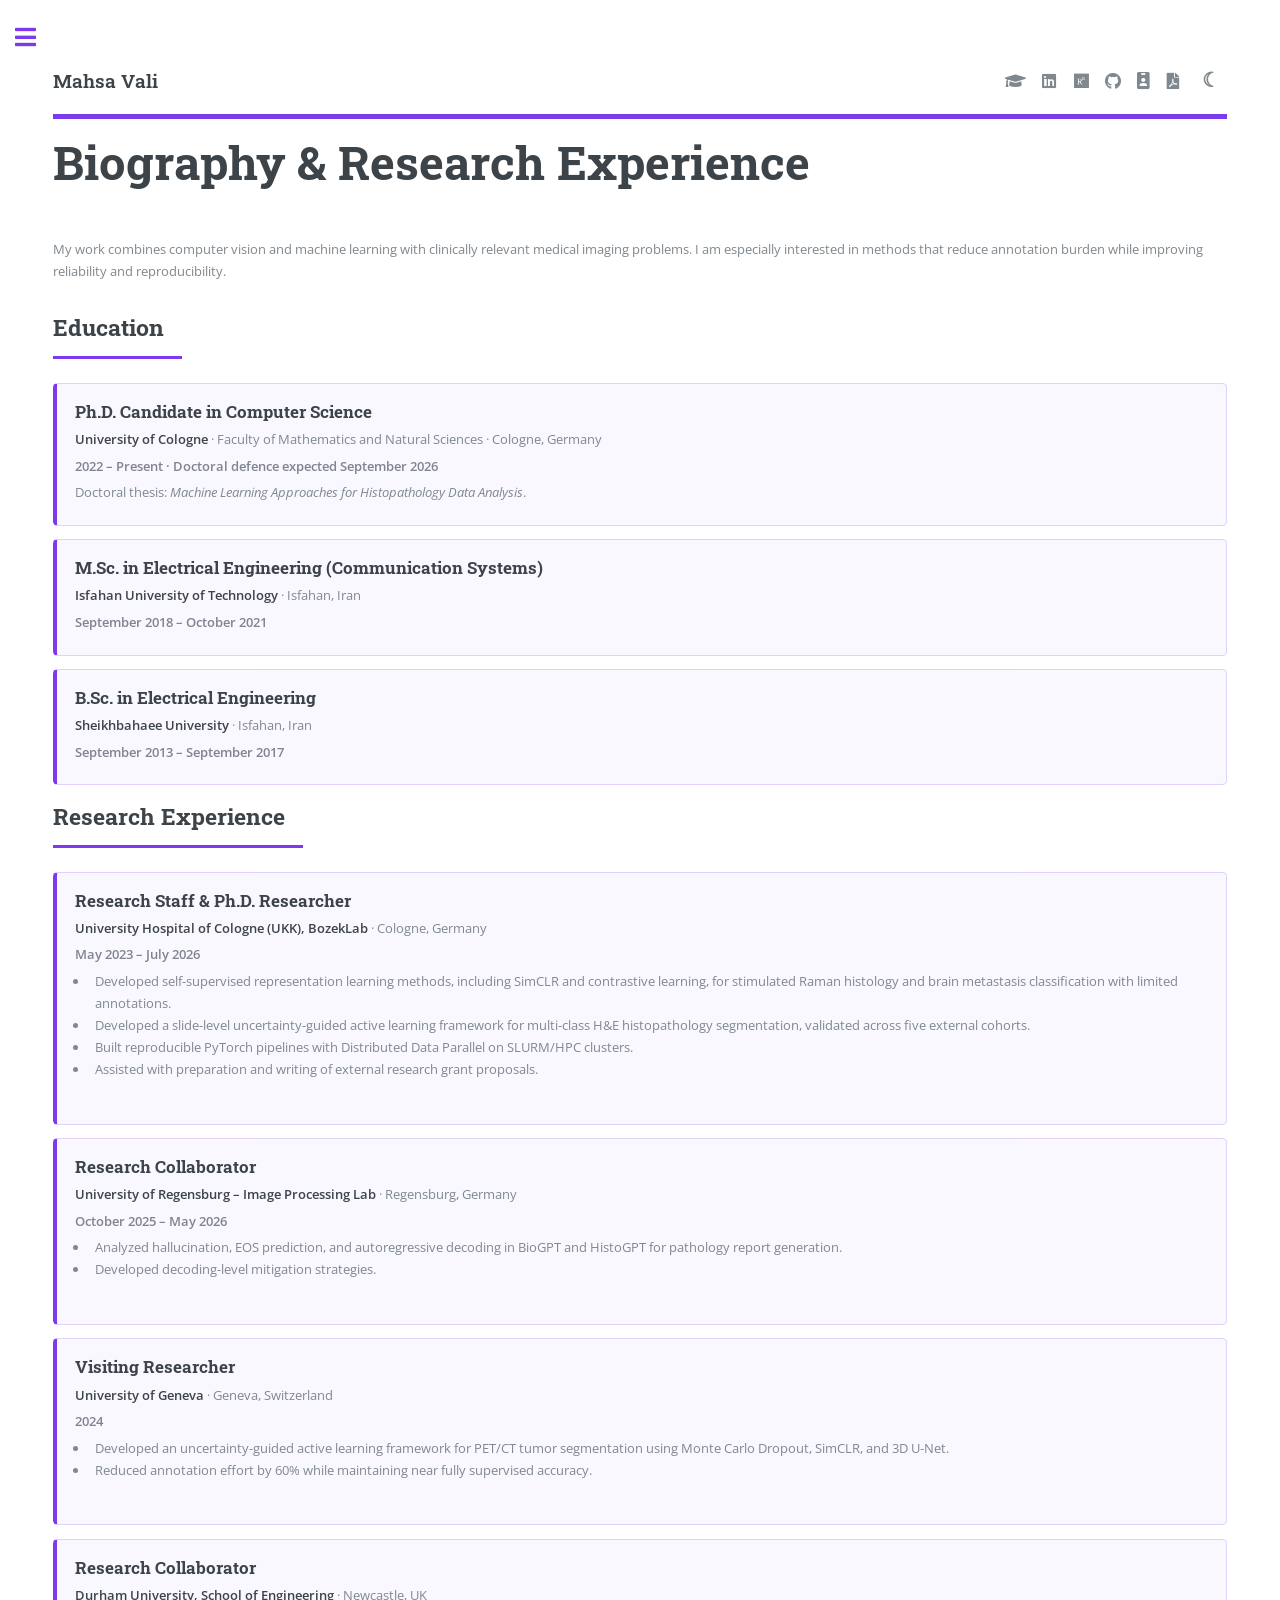
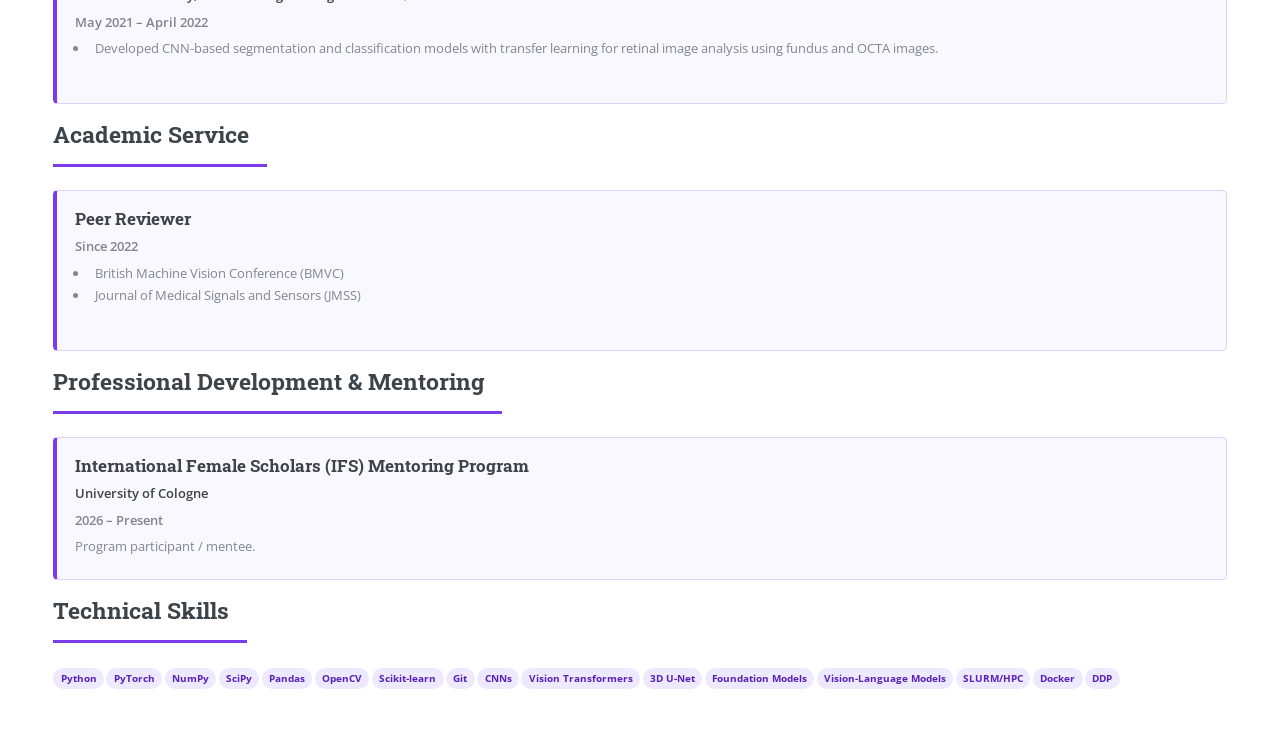
==== commit a0788cc8: "Add files via upload" ====
--- a/biography.html
+++ b/biography.html
@@ -35,6 +35,10 @@
 <div class="activity"><h3>Research Collaborator</h3><p><strong>University of Regensburg – Image Processing Lab</strong> · Regensburg, Germany</p><p class="timeline-date">October 2025 – May 2026</p><ul><li>Analyzed hallucination, EOS prediction, and autoregressive decoding in BioGPT and HistoGPT for pathology report generation.</li><li>Developed decoding-level mitigation strategies.</li></ul></div>
 <div class="activity"><h3>Visiting Researcher</h3><p><strong>University of Geneva</strong> · Geneva, Switzerland</p><p class="timeline-date">2024</p><ul><li>Developed an uncertainty-guided active learning framework for PET/CT tumor segmentation using Monte Carlo Dropout, SimCLR, and 3D U-Net.</li><li>Reduced annotation effort by 60% while maintaining near fully supervised accuracy.</li></ul></div>
 <div class="activity"><h3>Research Collaborator</h3><p><strong>Durham University, School of Engineering</strong> · Newcastle, UK</p><p class="timeline-date">May 2021 – April 2022</p><ul><li>Developed CNN-based segmentation and classification models with transfer learning for retinal image analysis using fundus and OCTA images.</li></ul></div>
+<header class="major"><h2>Academic Service</h2></header>
+<div class="activity"><h3>Peer Reviewer</h3><p class="timeline-date">Since 2022</p><ul><li>British Machine Vision Conference (BMVC)</li><li>Journal of Medical Signals and Sensors (JMSS)</li></ul></div>
+<header class="major"><h2>Professional Development &amp; Mentoring</h2></header>
+<div class="activity"><h3>International Female Scholars (IFS) Mentoring Program</h3><p><strong>University of Cologne</strong></p><p class="timeline-date">2026 – Present</p><p>Program participant / mentee.</p></div>
 <header class="major"><h2>Technical Skills</h2></header>
 <p><span class="badge">Python</span><span class="badge">PyTorch</span><span class="badge">NumPy</span><span class="badge">SciPy</span><span class="badge">Pandas</span><span class="badge">OpenCV</span><span class="badge">Scikit-learn</span><span class="badge">Git</span><span class="badge">CNNs</span><span class="badge">Vision Transformers</span><span class="badge">3D U-Net</span><span class="badge">Foundation Models</span><span class="badge">Vision-Language Models</span><span class="badge">SLURM/HPC</span><span class="badge">Docker</span><span class="badge">DDP</span></p>
 </section></div></div>
--- a/assets/css/main.css
+++ b/assets/css/main.css
@@ -2322,3 +2322,27 @@
 body.dark-mode #banner .image, body.dark-mode .activity, body.dark-mode .project-card { background:#1f2028; }
 body.dark-mode .badge, body.dark-mode .note { background:#30274a; color:#d9cfff; }
 body.dark-mode .timeline-date { color:#aaa8b5; }
+
+
+/* Active navigation item */
+#menu ul a.current-page {
+  color: var(--mahsa-purple) !important;
+  font-weight: 700;
+  position: relative;
+}
+#menu ul a.current-page::after {
+  content: "";
+  position: absolute;
+  left: 0;
+  bottom: -0.35rem;
+  width: 2.35rem;
+  height: 2px;
+  background: var(--mahsa-purple);
+  border-radius: 999px;
+}
+body.dark-mode #menu ul a.current-page {
+  color: #c9a7ff !important;
+}
+body.dark-mode #menu ul a.current-page::after {
+  background: #c9a7ff;
+}
